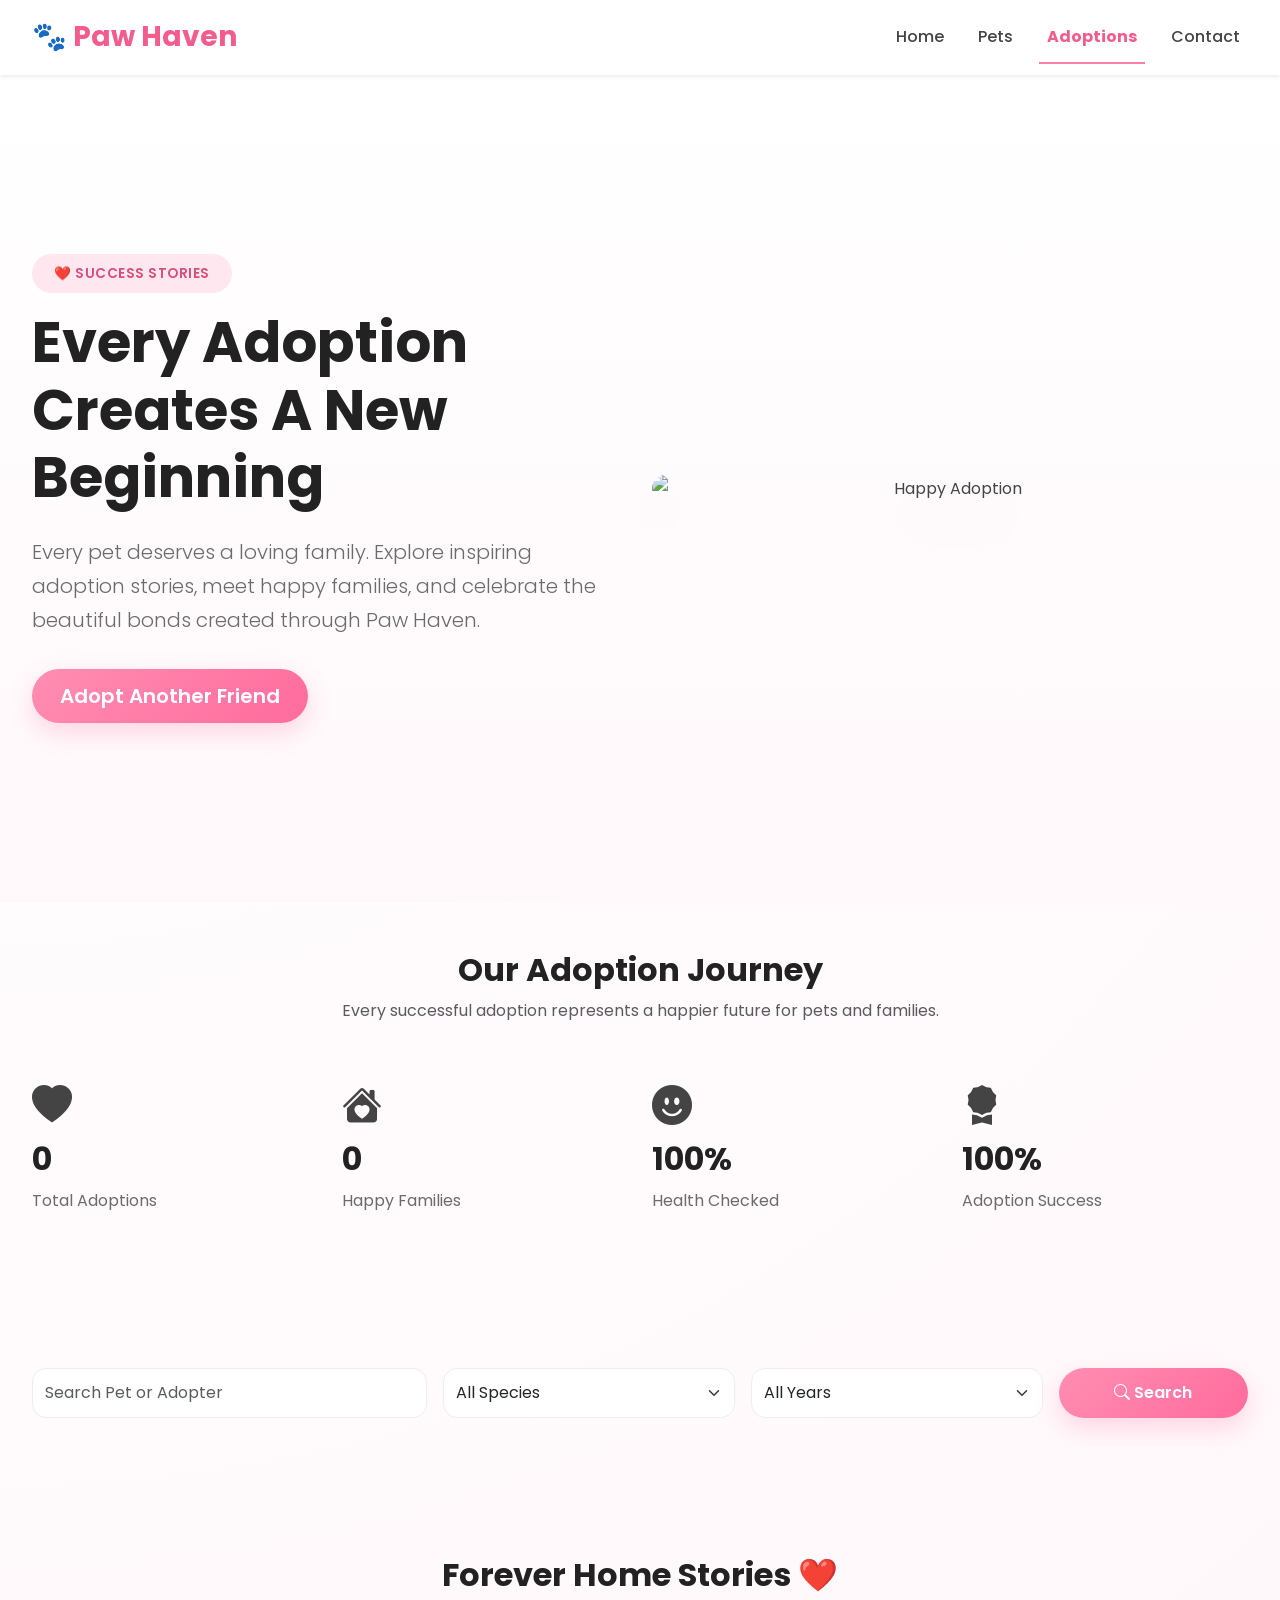
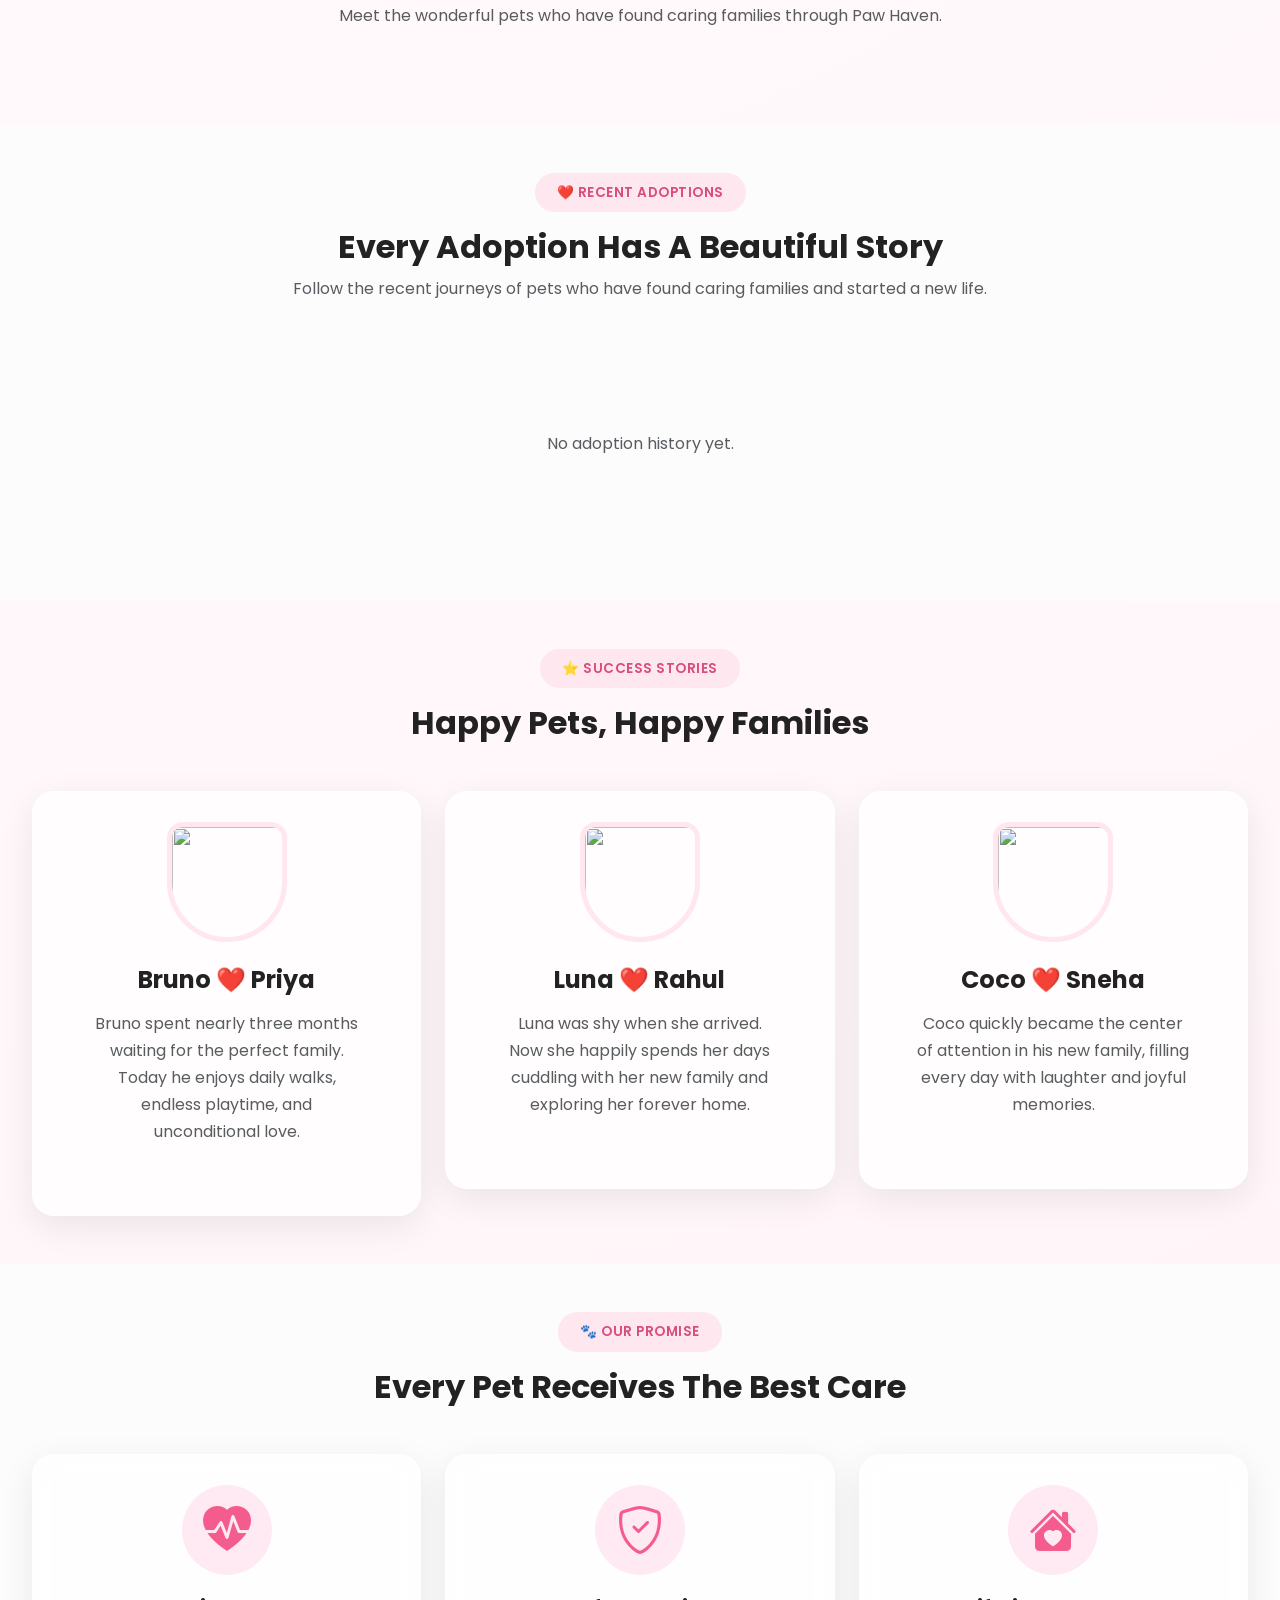
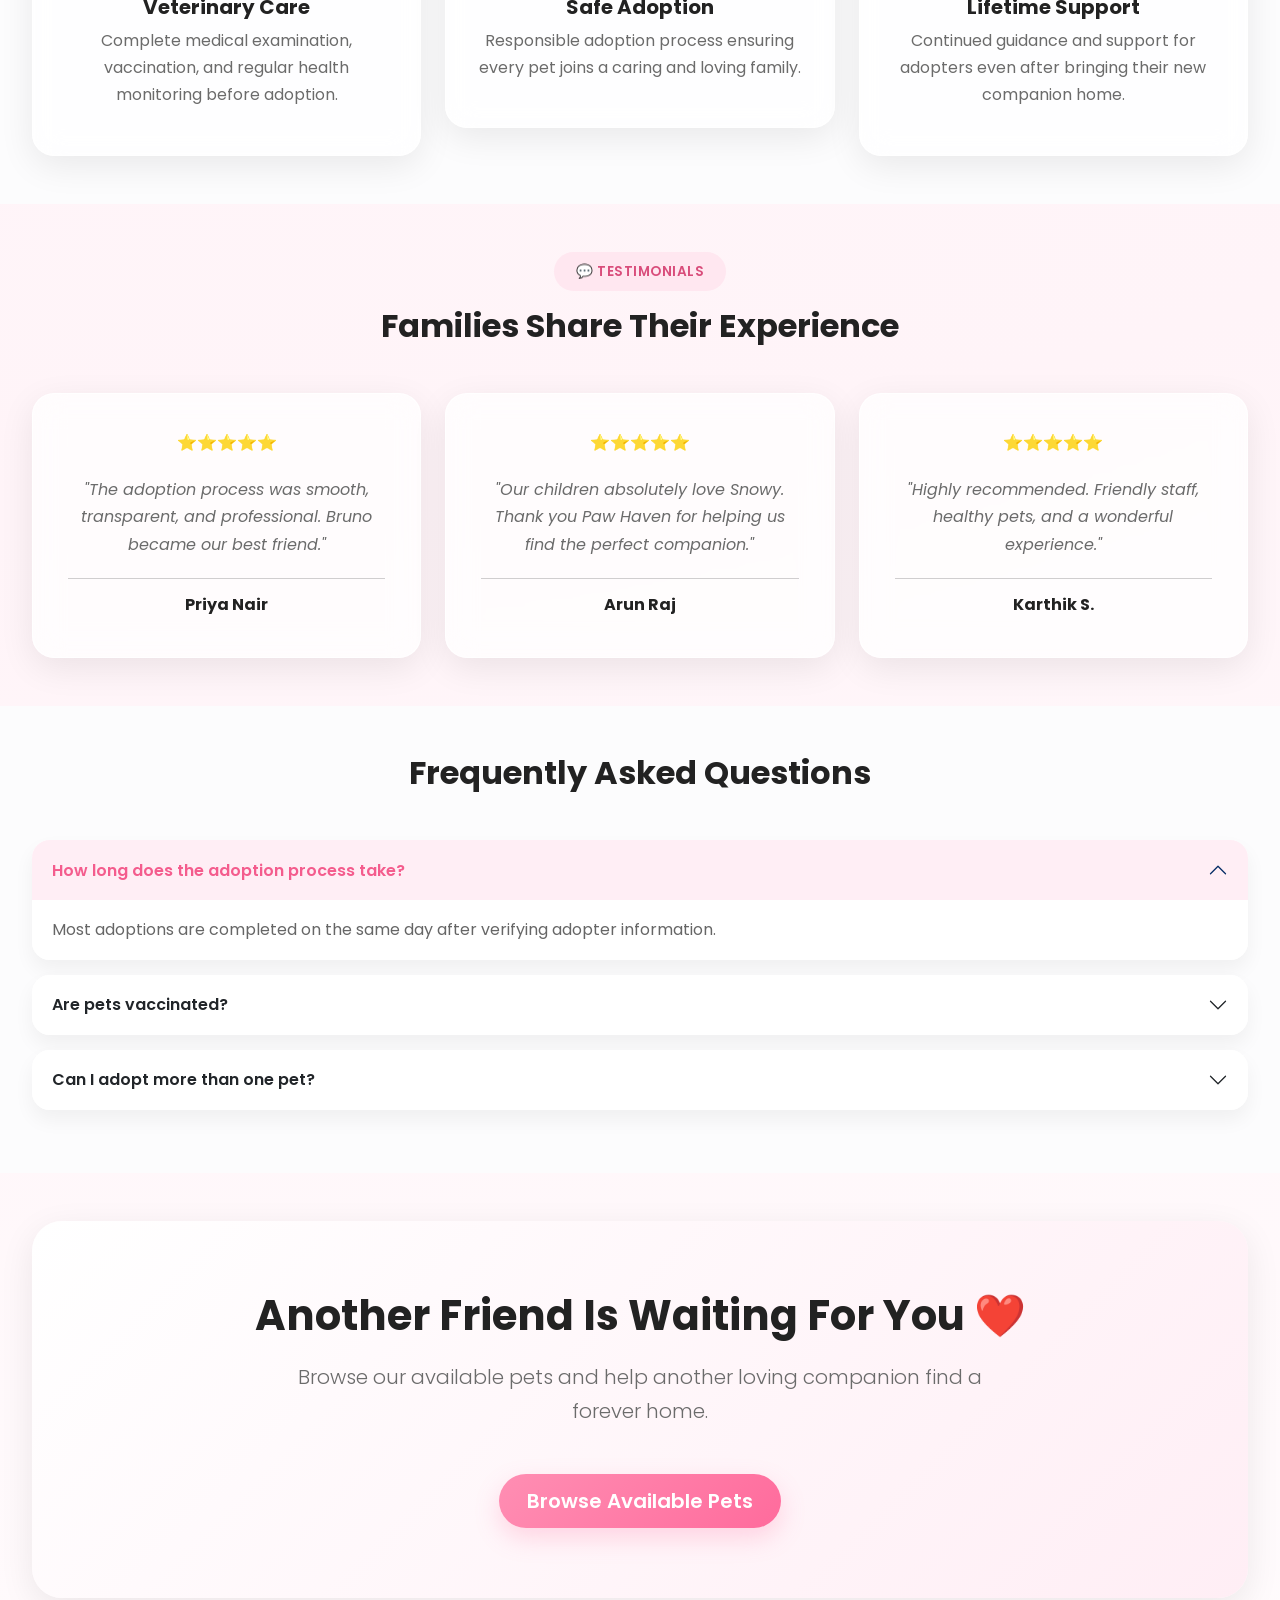
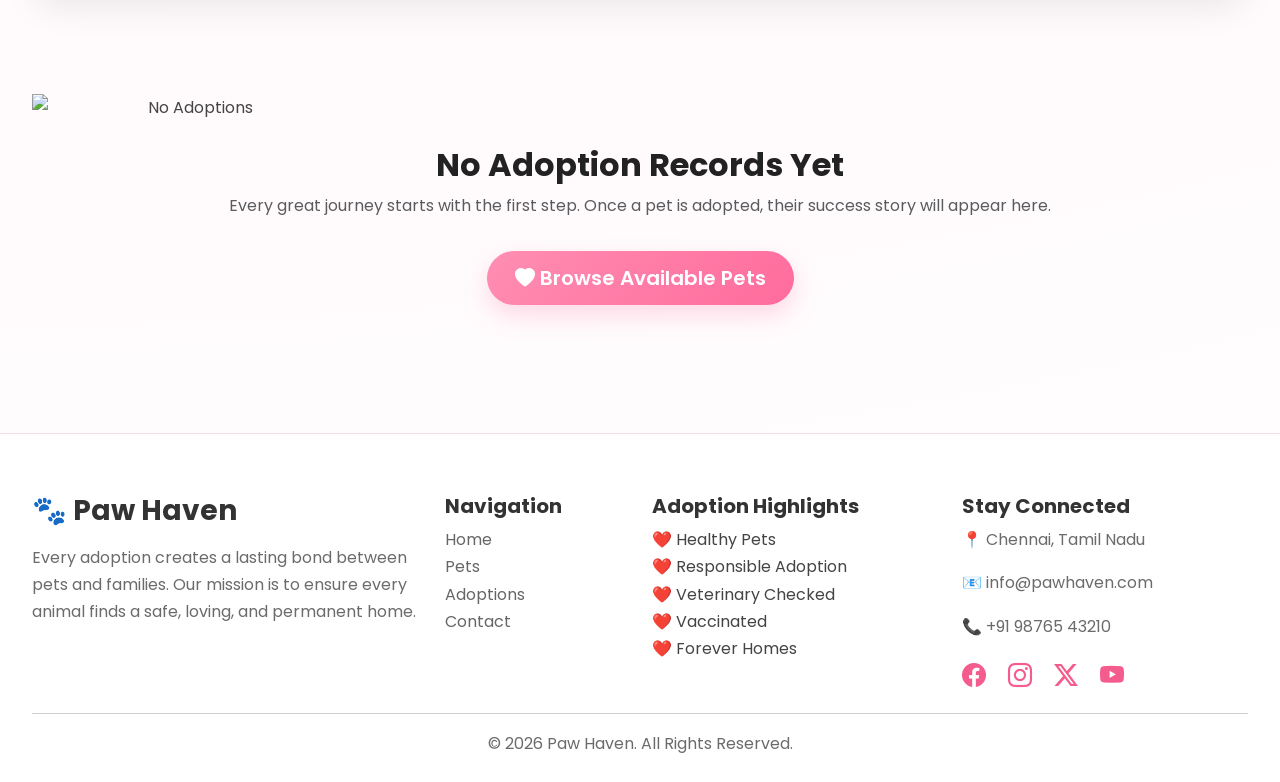
==== adoptions.html @ 475c55a2 "Add files via upload 1st upload" ====
<!DOCTYPE html>
<html lang="en">

<head>

    <meta charset="UTF-8">
    <meta name="viewport"
          content="width=device-width, initial-scale=1.0">

    <title>Successful Adoptions | Paw Haven</title>

    <!-- Bootstrap -->

    <link href="https://cdn.jsdelivr.net/npm/bootstrap@5.3.3/dist/css/bootstrap.min.css"
          rel="stylesheet">

    <!-- Bootstrap Icons -->

    <link href="https://cdn.jsdelivr.net/npm/bootstrap-icons@1.11.3/font/bootstrap-icons.css"
          rel="stylesheet">

    <!-- Google Font -->

    <link href="https://fonts.googleapis.com/css2?family=Poppins:wght@300;400;500;600;700&display=swap"
          rel="stylesheet">

    <!-- CSS -->

    <link rel="stylesheet"
          href="./style.css">

</head>

<body>

<!-- ==========================================
                NAVBAR
========================================== -->

<nav class="navbar navbar-expand-lg navbar-light bg-white shadow-sm sticky-top">

    <div class="container">

        <a href="index.html"
           class="navbar-brand fw-bold fs-3">

            🐾 Paw Haven

        </a>

        <button class="navbar-toggler"
                data-bs-toggle="collapse"
                data-bs-target="#navbar">

            <span class="navbar-toggler-icon"></span>

        </button>

        <div class="collapse navbar-collapse"
             id="navbar">

            <ul class="navbar-nav ms-auto">

                <li class="nav-item">

                    <a href="index.html"
                       class="nav-link">

                        Home

                    </a>

                </li>

                <li class="nav-item">

                    <a href="pets.html"
                       class="nav-link">

                        Pets

                    </a>

                </li>

                <li class="nav-item">

                    <a href="adoptions.html"
                       class="nav-link active">

                        Adoptions

                    </a>

                </li>

                <li class="nav-item">

                    <a href="contact.html"
                       class="nav-link">

                        Contact

                    </a>

                </li>

            </ul>

        </div>

    </div>

</nav>

<!-- ==========================================
                HERO
========================================== -->

<section class="page-hero py-5">

    <div class="container">

        <div class="row align-items-center">

            <div class="col-lg-6">

                <span class="section-badge">

                    ❤️ SUCCESS STORIES

                </span>

                <h1 class="display-4 fw-bold mt-3">

                    Every Adoption
                    Creates
                    A New Beginning

                </h1>

                <p class="lead mt-4">

                    Every pet deserves a loving family.
                    Explore inspiring adoption stories,
                    meet happy families,
                    and celebrate the beautiful bonds
                    created through Paw Haven.

                </p>

                <a href="pets.html"
                   class="btn btn-pink btn-lg mt-3">

                    Adopt Another Friend

                </a>

            </div>

            <div class="col-lg-6 text-center">

                <img src="./Images/A1.png"
                     class="img-fluid hero-image"
                     alt="Happy Adoption">

            </div>

        </div>

    </div>

</section>

<!-- ==========================================
            ADOPTION STATISTICS
========================================== -->

<section class="py-5">

    <div class="container">

        <div class="text-center mb-5">

            <h2 class="fw-bold">

                Our Adoption Journey

            </h2>

            <p class="text-muted">

                Every successful adoption represents a
                happier future for pets and families.

            </p>

        </div>

        <div class="row g-4">

            <div class="col-lg-3 col-md-6">

                <div class="stats-card">

                    <i class="bi bi-heart-fill fs-1"></i>

                    <h2 id="totalAdoptions">

                        0

                    </h2>

                    <p>

                        Total Adoptions

                    </p>

                </div>

            </div>

            <div class="col-lg-3 col-md-6">

                <div class="stats-card">

                    <i class="bi bi-house-heart-fill fs-1"></i>

                    <h2 id="happyFamilies">

                        0

                    </h2>

                    <p>

                        Happy Families

                    </p>

                </div>

            </div>

            <div class="col-lg-3 col-md-6">

                <div class="stats-card">

                    <i class="bi bi-emoji-smile-fill fs-1"></i>

                    <h2 id="healthyPets">

                        100%

                    </h2>

                    <p>

                        Health Checked

                    </p>

                </div>

            </div>

            <div class="col-lg-3 col-md-6">

                <div class="stats-card">

                    <i class="bi bi-award-fill fs-1"></i>

                    <h2>

                        100%

                    </h2>

                    <p>

                        Adoption Success

                    </p>

                </div>

            </div>

        </div>

    </div>

</section>

<!-- ==========================================
                SEARCH
========================================== -->

<section class="pb-5">

    <div class="container">

            <div class="row g-3">

                <div class="col-lg-4">

                    <input

                        type="text"

                        id="adoptionSearch"

                        class="form-control"

                        placeholder="Search Pet or Adopter">

                </div>

                <div class="col-lg-3">

                    <select

                        id="speciesFilter"

                        class="form-select">

                        <option>

                            All Species

                        </option>

                        <option>

                            Dog

                        </option>

                        <option>

                            Cat

                        </option>

                        <option>

                            Rabbit

                        </option>

                        <option>

                            Hamster

                        </option>

                        <option>

                            Bird

                        </option>

                        <option>

                            Parrot

                        </option>

                        <option>

                            Fish

                        </option>

                        <option>

                            Turtle

                        </option>

                    </select>

                </div>

                <div class="col-lg-3">

                    <select

                        id="yearFilter"

                        class="form-select">

                        <option>

                            All Years

                        </option>

                        <option>

                            2026

                        </option>

                        <option>

                            2025

                        </option>

                    </select>

                </div>

                <div class="col-lg-2 d-grid">

                    <button

                        class="btn btn-pink"

                        onclick="loadAdoptions()">

                        <i class="bi bi-search"></i>

                        Search

                    </button>

                </div>

            </div>

    </div>

</section>

<!-- ==========================================
        ADOPTED PETS SECTION
========================================== -->

<section class="pb-5">

    <div class="container">

        <div class="text-center mb-5">

            <h2 class="fw-bold">

                Forever Home Stories ❤️

            </h2>

            <p class="text-muted">

                Meet the wonderful pets who have found
                caring families through Paw Haven.

            </p>

        </div>

        <div class="row"

             id="adoptionContainer">

            <!-- Dynamic Cards -->

        </div>

    </div>

</section>
<!-- ======================================================
                RECENT ADOPTION TIMELINE
====================================================== -->

<section class="py-5 bg-light-subtle">

    <div class="container">

        <div class="text-center mb-5">

            <span class="section-badge">

                ❤️ RECENT ADOPTIONS

            </span>

            <h2 class="fw-bold mt-3">

                Every Adoption Has A Beautiful Story

            </h2>

            <p class="text-muted">

                Follow the recent journeys of pets who have
                found caring families and started a new life.

            </p>

        </div>

        <div id="adoptionTimeline">

            <!-- Timeline generated by JavaScript -->

        </div>

    </div>

</section>

<!-- ======================================================
            FEATURED SUCCESS STORIES
====================================================== -->

<section class="py-5">

    <div class="container">

        <div class="text-center mb-5">

            <span class="section-badge">

                ⭐ SUCCESS STORIES

            </span>

            <h2 class="fw-bold mt-3">

                Happy Pets, Happy Families

            </h2>

        </div>

        <div class="row g-4">

            <div class="col-lg-4">

                <div class="story-card">

                    <img src="./Images/AD1.png"
                         class="img-fluid rounded-top-4">

                    <div class="p-4">

                        <h4>

                            Bruno ❤️ Priya

                        </h4>

                        <p class="text-muted">

                            Bruno spent nearly three months
                            waiting for the perfect family.
                            Today he enjoys daily walks,
                            endless playtime,
                            and unconditional love.

                        </p>

                    </div>

                </div>

            </div>

            <div class="col-lg-4">

                <div class="story-card">

                    <img src="./Images/AD3.png"
                         class="img-fluid rounded-top-4">

                    <div class="p-4">

                        <h4>

                            Luna ❤️ Rahul

                        </h4>

                        <p class="text-muted">

                            Luna was shy when she arrived.
                            Now she happily spends her days
                            cuddling with her new family
                            and exploring her forever home.

                        </p>

                    </div>

                </div>

            </div>

            <div class="col-lg-4">

                <div class="story-card">

                    <img src="./Images/AD2.png"
                         class="img-fluid rounded-top-4">

                    <div class="p-4">

                        <h4>

                            Coco ❤️ Sneha

                        </h4>

                        <p class="text-muted">

                            Coco quickly became the center
                            of attention in his new family,
                            filling every day with laughter
                            and joyful memories.

                        </p>

                    </div>

                </div>

            </div>

        </div>

    </div>

</section>

<!-- ======================================================
                ADOPTION PROMISE
====================================================== -->

<section class="py-5 bg-light-subtle">

    <div class="container">

        <div class="text-center mb-5">

            <span class="section-badge">

                🐾 OUR PROMISE

            </span>

            <h2 class="fw-bold mt-3">

                Every Pet Receives The Best Care

            </h2>

        </div>

        <div class="row g-4">

            <div class="col-lg-4">

                <div class="promise-card">

                    <i class="bi bi-heart-pulse-fill"></i>

                    <h5>

                        Veterinary Care

                    </h5>

                    <p>

                        Complete medical examination,
                        vaccination,
                        and regular health monitoring
                        before adoption.

                    </p>

                </div>

            </div>

            <div class="col-lg-4">

                <div class="promise-card">

                    <i class="bi bi-shield-check"></i>

                    <h5>

                        Safe Adoption

                    </h5>

                    <p>

                        Responsible adoption process
                        ensuring every pet joins
                        a caring and loving family.

                    </p>

                </div>

            </div>

            <div class="col-lg-4">

                <div class="promise-card">

                    <i class="bi bi-house-heart-fill"></i>

                    <h5>

                        Lifetime Support

                    </h5>

                    <p>

                        Continued guidance and support
                        for adopters even after
                        bringing their new companion home.

                    </p>

                </div>

            </div>

        </div>

    </div>

</section>

<!-- ======================================================
                HAPPY FAMILIES
====================================================== -->

<section class="py-5">

    <div class="container">

        <div class="text-center mb-5">

            <span class="section-badge">

                💬 TESTIMONIALS

            </span>

            <h2 class="fw-bold mt-3">

                Families Share Their Experience

            </h2>

        </div>

        <div class="row g-4">

            <div class="col-lg-4">

                <div class="testimonial-card">

                    <div class="mb-3">

                        ⭐⭐⭐⭐⭐

                    </div>

                    <p>

                        "The adoption process was smooth,
                        transparent, and professional.
                        Bruno became our best friend."

                    </p>

                    <hr>

                    <h6>

                        Priya Nair

                    </h6>

                </div>

            </div>

            <div class="col-lg-4">

                <div class="testimonial-card">

                    <div class="mb-3">

                        ⭐⭐⭐⭐⭐

                    </div>

                    <p>

                        "Our children absolutely love Snowy.
                        Thank you Paw Haven for helping us
                        find the perfect companion."

                    </p>

                    <hr>

                    <h6>

                        Arun Raj

                    </h6>

                </div>

            </div>

            <div class="col-lg-4">

                <div class="testimonial-card">

                    <div class="mb-3">

                        ⭐⭐⭐⭐⭐

                    </div>

                    <p>

                        "Highly recommended.
                        Friendly staff,
                        healthy pets,
                        and a wonderful experience."

                    </p>

                    <hr>

                    <h6>

                        Karthik S.

                    </h6>

                </div>

            </div>

        </div>

    </div>

</section>
<!-- =========================================================
                ADOPTION DETAILS MODAL
========================================================= -->

<div class="modal fade"
     id="adoptionDetailsModal"
     tabindex="-1">

    <div class="modal-dialog modal-xl modal-dialog-centered">

        <div class="modal-content pet-modal">

            <div class="modal-header border-0">

                <h3 class="fw-bold">

                    ❤️ Adoption Details

                </h3>

                <button class="btn-close"
                        data-bs-dismiss="modal">
                </button>

            </div>

            <div class="modal-body">

                <div class="row">

                    <!-- Pet Image -->

                    <div class="col-lg-5">

                        <img id="detailPetImage"
                             src="images/default-pet.jpg"
                             class="img-fluid rounded-4 shadow"
                             style="width:100%;
                             height:430px;
                             object-fit:cover;">

                    </div>

                    <!-- Details -->

                    <div class="col-lg-7">

                        <div class="row g-3">

                            <div class="col-md-6">

                                <div class="detail-card">

                                    <small>Pet Name</small>

                                    <h5 id="detailPetName"></h5>

                                </div>

                            </div>

                            <div class="col-md-6">

                                <div class="detail-card">

                                    <small>Species</small>

                                    <h5 id="detailSpecies"></h5>

                                </div>

                            </div>

                            <div class="col-md-6">

                                <div class="detail-card">

                                    <small>Breed</small>

                                    <h5 id="detailBreed"></h5>

                                </div>

                            </div>

                            <div class="col-md-6">

                                <div class="detail-card">

                                    <small>Age</small>

                                    <h5 id="detailAge"></h5>

                                </div>

                            </div>

                            <div class="col-md-6">

                                <div class="detail-card">

                                    <small>Previous Owner</small>

                                    <h5 id="detailOwner"></h5>

                                </div>

                            </div>

                            <div class="col-md-6">

                                <div class="detail-card">

                                    <small>Adoption Date</small>

                                    <h5 id="detailDate"></h5>

                                </div>

                            </div>

                            <div class="col-md-6">

                                <div class="detail-card">

                                    <small>Adopter Name</small>

                                    <h5 id="detailAdopter"></h5>

                                </div>

                            </div>

                            <div class="col-md-6">

                                <div class="detail-card">

                                    <small>Phone</small>

                                    <h5 id="detailPhone"></h5>

                                </div>

                            </div>

                            <div class="col-md-6">

                                <div class="detail-card">

                                    <small>Email</small>

                                    <h5 id="detailEmail"></h5>

                                </div>

                            </div>

                            <div class="col-md-6">

                                <div class="detail-card">

                                    <small>Status</small>

                                    <span class="badge bg-success fs-6">

                                        Successfully Adopted

                                    </span>

                                </div>

                            </div>

                            <div class="col-12">

                                <div class="detail-card">

                                    <small>Address</small>

                                    <p id="detailAddress"
                                       class="mb-0"></p>

                                </div>

                            </div>

                        </div>

                    </div>

                </div>

            </div>

            <div class="modal-footer border-0">

                <button class="btn btn-outline-secondary"
                        data-bs-dismiss="modal">

                    Close

                </button>

                <button class="btn btn-pink"
                        data-bs-toggle="modal"
                        data-bs-target="#certificateModal">

                    View Certificate

                </button>

            </div>

        </div>

    </div>

</div>

<!-- =========================================================
                ADOPTION CERTIFICATE
========================================================= -->

<div class="modal fade"
     id="certificateModal"
     tabindex="-1">

    <div class="modal-dialog modal-lg modal-dialog-centered">

        <div class="modal-content border-0 rounded-4 shadow-lg">

            <div class="modal-body p-5">

                <div id="certificateArea">

                    <div class="text-center">

                        <h1 class="fw-bold">

                            🐾 Paw Haven

                        </h1>

                        <h3 class="mt-3">

                            Certificate of Adoption

                        </h3>

                        <hr>

                    </div>

                    <p class="text-center fs-5 mt-4">

                        This certificate proudly recognizes

                    </p>

                    <h2 class="text-center fw-bold"
                        id="certificateAdopter">

                        Adopter Name

                    </h2>

                    <p class="text-center">

                        for providing a forever loving home to

                    </p>

                    <h1 class="text-center text-primary fw-bold"
                        id="certificatePet">

                        Pet Name

                    </h1>

                    <div class="row mt-5">

                        <div class="col-6">

                            <strong>Species</strong>

                            <p id="certificateSpecies"></p>

                        </div>

                        <div class="col-6">

                            <strong>Breed</strong>

                            <p id="certificateBreed"></p>

                        </div>

                        <div class="col-6">

                            <strong>Adoption Date</strong>

                            <p id="certificateDate"></p>

                        </div>

                        <div class="col-6">

                            <strong>Status</strong>

                            <p>Completed</p>

                        </div>

                    </div>

                    <div class="text-center mt-5">

                        ❤️ Thank you for choosing adoption and
                        giving a deserving pet a forever family.

                    </div>

                </div>

            </div>

            <div class="modal-footer">

                <button class="btn btn-secondary"
                        data-bs-dismiss="modal">

                    Close

                </button>

                <button class="btn btn-success"
                        onclick="window.print()">

                    <i class="bi bi-printer"></i>

                    Print Certificate

                </button>

            </div>

        </div>

    </div>

</div>

<!-- =========================================================
                        FAQ
========================================================= -->

<section class="py-5 bg-light-subtle">

    <div class="container">

        <div class="text-center mb-5">

            <h2 class="fw-bold">

                Frequently Asked Questions

            </h2>

        </div>

        <div class="accordion"
             id="faqAccordion">

            <div class="accordion-item">

                <h2 class="accordion-header">

                    <button class="accordion-button"
                            data-bs-toggle="collapse"
                            data-bs-target="#faq1">

                        How long does the adoption process take?

                    </button>

                </h2>

                <div id="faq1"
                     class="accordion-collapse collapse show">

                    <div class="accordion-body">

                        Most adoptions are completed
                        on the same day after
                        verifying adopter information.

                    </div>

                </div>

            </div>

            <div class="accordion-item">

                <h2 class="accordion-header">

                    <button class="accordion-button collapsed"
                            data-bs-toggle="collapse"
                            data-bs-target="#faq2">

                        Are pets vaccinated?

                    </button>

                </h2>

                <div id="faq2"
                     class="accordion-collapse collapse">

                    <div class="accordion-body">

                        Yes.
                        Every pet receives health checkups
                        and vaccinations before adoption.

                    </div>

                </div>

            </div>

            <div class="accordion-item">

                <h2 class="accordion-header">

                    <button class="accordion-button collapsed"
                            data-bs-toggle="collapse"
                            data-bs-target="#faq3">

                        Can I adopt more than one pet?

                    </button>

                </h2>

                <div id="faq3"
                     class="accordion-collapse collapse">

                    <div class="accordion-body">

                        Yes.
                        Multiple adoptions are welcome
                        after meeting our adoption guidelines.

                    </div>

                </div>

            </div>

        </div>

    </div>

</section>

<!-- =========================================================
                    CALL TO ACTION
========================================================= -->

<section class="py-5">

    <div class="container">

        <div class="cta-box text-center">

            <h2 class="fw-bold">

                Another Friend Is Waiting For You ❤️

            </h2>

            <p class="lead mt-3">

                Browse our available pets and help another
                loving companion find a forever home.

            </p>

            <a href="pets.html"
               class="btn btn-pink btn-lg mt-3">

                Browse Available Pets

            </a>

        </div>

    </div>

</section>
<!-- =========================================================
                    EMPTY STATE
========================================================= -->

<section id="noAdoptionsSection"
         class="py-5 d-none">

    <div class="container">

        <div class="text-center">

            <img src="images/no-adoption.png"
                 class="img-fluid mb-4"
                 style="max-width:320px;"
                 alt="No Adoptions">

            <h2 class="fw-bold">

                No Adoption Records Yet

            </h2>

            <p class="text-muted">

                Every great journey starts with the first step.
                Once a pet is adopted, their success story will
                appear here.

            </p>

            <a href="pets.html"
               class="btn btn-pink btn-lg mt-3">

                <i class="bi bi-heart-fill"></i>

                Browse Available Pets

            </a>

        </div>

    </div>

</section>

<!-- =========================================================
                    TOAST NOTIFICATION
========================================================= -->

<div class="toast-container position-fixed
            bottom-0
            end-0
            p-4">

    <div id="liveToast"
         class="toast border-0 shadow-lg">

        <div class="toast-header">

            <strong class="me-auto">

                🐾 Paw Haven

            </strong>

            <small>

                Just Now

            </small>

            <button class="btn-close"
                    data-bs-dismiss="toast">

            </button>

        </div>

        <div id="toastMessage"
             class="toast-body">

            Adoption completed successfully.

        </div>

    </div>

</div>

<!-- =========================================================
                    LOADING SCREEN
========================================================= -->

<div id="loader">

    <div class="text-center">

        <div class="spinner-border text-pink"
             style="width:70px;height:70px;">

        </div>

        <h4 class="mt-4">

            Loading Adoption Records...

        </h4>

    </div>

</div>

<!-- =========================================================
                        FOOTER
========================================================= -->

<footer class="footer">

    <div class="container">

        <div class="row gy-4">

            <div class="col-lg-4">

                <h3 class="fw-bold">

                    🐾 Paw Haven

                </h3>

                <p class="mt-3">

                    Every adoption creates a lasting bond between
                    pets and families. Our mission is to ensure
                    every animal finds a safe, loving, and permanent
                    home.

                </p>

            </div>

            <div class="col-lg-2">

                <h5>

                    Navigation

                </h5>

                <ul class="list-unstyled">

                    <li>

                        <a href="index.html">

                            Home

                        </a>

                    </li>

                    <li>

                        <a href="pets.html">

                            Pets

                        </a>

                    </li>

                    <li>

                        <a href="adoptions.html">

                            Adoptions

                        </a>

                    </li>

                    <li>

                        <a href="contact.html">

                            Contact

                        </a>

                    </li>

                </ul>

            </div>

            <div class="col-lg-3">

                <h5>

                    Adoption Highlights

                </h5>

                <ul class="list-unstyled">

                    <li>❤️ Healthy Pets</li>

                    <li>❤️ Responsible Adoption</li>

                    <li>❤️ Veterinary Checked</li>

                    <li>❤️ Vaccinated</li>

                    <li>❤️ Forever Homes</li>

                </ul>

            </div>

            <div class="col-lg-3">

                <h5>

                    Stay Connected

                </h5>

                <p>

                    📍 Chennai, Tamil Nadu

                </p>

                <p>

                    📧 info@pawhaven.com

                </p>

                <p>

                    📞 +91 98765 43210

                </p>

                <div class="fs-4 mt-3">

                    <i class="bi bi-facebook me-3"></i>

                    <i class="bi bi-instagram me-3"></i>

                    <i class="bi bi-twitter-x me-3"></i>

                    <i class="bi bi-youtube"></i>

                </div>

            </div>

        </div>

        <hr>

        <div class="text-center">

            <p class="mb-0">

                © 2026 Paw Haven. All Rights Reserved.

            </p>

        </div>

    </div>

</footer>

<!-- =========================================================
                BOOTSTRAP JS
========================================================= -->

<script src="https://cdn.jsdelivr.net/npm/bootstrap@5.3.3/dist/js/bootstrap.bundle.min.js"></script>

<!-- =========================================================
                MAIN SCRIPT
========================================================= -->

<script src="./script.js"></script>

</body>

</html>
---- style.css ----
/*==================================================
                PAW HAVEN
        Pet Care Management System
        Professional UI Stylesheet
==================================================*/

/*==================================================
                GOOGLE FONT
==================================================*/

@import url('https://fonts.googleapis.com/css2?family=Poppins:wght@300;400;500;600;700;800&display=swap');


/*==================================================
                ROOT COLORS
==================================================*/

:root{

    --primary:#ff7fa9;
    --primary-dark:#f45c8d;
    --primary-light:#ffd6e5;

    --secondary:#fff8fb;

    --accent:#ffeef4;

    --white:#ffffff;

    --text:#444444;

    --text-light:#6b6b6b;

    --border:#f3dce6;

    --shadow:0 10px 35px rgba(0,0,0,.08);

    --shadow-hover:0 18px 45px rgba(255,127,169,.18);

    --radius:22px;

}


/*==================================================
                RESET
==================================================*/

*{
    margin:0;
    padding:0;
    box-sizing:border-box;
}

html{

    scroll-behavior:smooth;

}

body{

    font-family:'Poppins',sans-serif;

    background:
    radial-gradient(circle at top left,#fff 0%,#fff8fb 35%,#fff4f8 65%,#fff 100%);

    color:var(--text);

    overflow-x:hidden;

    line-height:1.7;

}


/*==================================================
                TYPOGRAPHY
==================================================*/

h1,h2,h3,h4,h5,h6{

    font-weight:700;

    color:#222;

}

p{

    color:var(--text-light);

}

a{

    text-decoration:none;

}

img{

    max-width:100%;

    display:block;

}


/*==================================================
                SECTION SPACING
==================================================*/

section{

    padding:90px 0;

}

.container{

    max-width:1240px;

}


/*==================================================
                SECTION BADGE
==================================================*/

.section-badge{

    display:inline-block;

    background:#ffe7f0;

    color:#d94d7b;

    padding:8px 22px;

    border-radius:50px;

    font-size:.85rem;

    font-weight:600;

    letter-spacing:.5px;

}


/*==================================================
                NAVBAR
==================================================*/

.navbar{

    background:rgba(255,255,255,.82);

    backdrop-filter:blur(20px);

    border-bottom:1px solid rgba(255,255,255,.5);

    box-shadow:0 5px 25px rgba(0,0,0,.04);

    transition:.35s;

}

.navbar-brand{

    font-size:1.7rem;

    font-weight:800;

    color:var(--primary-dark)!important;

}

.nav-link{

    color:#444!important;

    font-weight:500;

    margin-left:18px;

    transition:.3s;

    position:relative;

}

.nav-link::after{

    content:"";

    position:absolute;

    left:0;

    bottom:-6px;

    width:0;

    height:2px;

    background:var(--primary);

    transition:.3s;

}

.nav-link:hover{

    color:var(--primary-dark)!important;

}

.nav-link:hover::after,

.nav-link.active::after{

    width:100%;

}

.nav-link.active{

    color:var(--primary-dark)!important;

    font-weight:700;

}


/*==================================================
                HERO
==================================================*/

.page-hero,

.hero-section{

    min-height:92vh;

    display:flex;

    align-items:center;

}

.display-4{

    font-weight:800;

    line-height:1.2;

}

.hero-image{

    animation:float 4s ease-in-out infinite;

    filter:drop-shadow(0 25px 30px rgba(0,0,0,.08));

}


/*==================================================
                FLOAT ANIMATION
==================================================*/

@keyframes float{

0%{

transform:translateY(0);

}

50%{

transform:translateY(-12px);

}

100%{

transform:translateY(0);

}

}


/*==================================================
                BUTTONS
==================================================*/

.btn{

    border-radius:50px;

    padding:12px 28px;

    font-weight:600;

    transition:.35s;

}

.btn-pink{

    background:linear-gradient(135deg,#ff8eb3,#ff6b9c);

    color:#fff;

    border:none;

    box-shadow:0 10px 25px rgba(255,110,160,.25);

}

.btn-pink:hover{

    transform:translateY(-3px);

    color:#fff;

    box-shadow:0 18px 35px rgba(255,110,160,.35);

}

.btn-outline-pink{

    border:2px solid var(--primary);

    color:var(--primary-dark);

    background:#fff;

}

.btn-outline-pink:hover{

    background:var(--primary);

    color:#fff;

}


/*==================================================
                GLASS CARD
==================================================*/

.glass-card,

.feature-card,

.story-card,

.testimonial-card,

.info-card,

.contact-form-card,

.promise-card{

    background:rgba(255,255,255,.75);

    backdrop-filter:blur(15px);

    border:1px solid rgba(255,255,255,.8);

    border-radius:var(--radius);

    box-shadow:var(--shadow);

    padding:30px;

    transition:.35s;

}

.glass-card:hover,

.feature-card:hover,

.story-card:hover,

.testimonial-card:hover,

.info-card:hover,

.promise-card:hover{

    transform:translateY(-8px);

    box-shadow:var(--shadow-hover);

}


/*==================================================
                ICON STYLE
==================================================*/

.feature-card i,

.info-card i,

.promise-card i{

    font-size:3rem;

    color:var(--primary-dark);

    margin-bottom:15px;

}


/*==================================================
                LOADER
==================================================*/

#loader{

    position:fixed;

    inset:0;

    background:#fff;

    display:flex;

    justify-content:center;

    align-items:center;

    flex-direction:column;

    z-index:99999;

}

.spinner-border{

    color:var(--primary);

}


/*==================================================
                TOAST
==================================================*/

.toast{

    border:none;

    border-radius:18px;

    overflow:hidden;

    box-shadow:var(--shadow);

}


/*==================================================
                GALLERY
==================================================*/

.gallery-img{

    border-radius:20px;

    transition:.35s;

    cursor:pointer;

}

.gallery-img:hover{

    transform:scale(1.04);

}


/*==================================================
                CTA BOX
==================================================*/

.cta-box{

    background:linear-gradient(135deg,#fff,#ffeef5);

    padding:70px;

    border-radius:30px;

    box-shadow:var(--shadow);

}


/*==================================================
                FOOTER
==================================================*/

.footer{

    background:#ffffff;

    border-top:1px solid #f4dfe8;

    margin-top:80px;

    padding:60px 0 25px;

}

.footer h3,

.footer h5{

    color:#333;

}

.footer a{

    color:#666;

    transition:.3s;

}

.footer a:hover{

    color:var(--primary-dark);

    padding-left:5px;

}

.footer i{

    color:var(--primary-dark);

    transition:.3s;

}

.footer i:hover{

    transform:translateY(-3px);

}


/*==================================================
                UTILITIES
==================================================*/

.shadow-soft{

    box-shadow:var(--shadow);

}

.rounded-xl{

    border-radius:28px;

}

.text-pink{

    color:var(--primary-dark);

}

.bg-soft{

    background:#fff7fa;

}
/*==================================================
                HOME PAGE
==================================================*/

/* Hero Section */

.hero-section{

    position:relative;

    overflow:hidden;

}

.hero-section::before{

    content:"";

    position:absolute;

    width:450px;

    height:450px;

    background:#ffe5ef;

    border-radius:50%;

    top:-180px;

    right:-120px;

    filter:blur(30px);

    z-index:-1;

}

.hero-section::after{

    content:"";

    position:absolute;

    width:320px;

    height:320px;

    background:#fff2f7;

    border-radius:50%;

    bottom:-100px;

    left:-80px;

    filter:blur(20px);

    z-index:-1;

}

.hero-content h1{

    font-size:3.5rem;

    font-weight:800;

    line-height:1.2;

    margin-bottom:25px;

}

.hero-content p{

    font-size:1.1rem;

    margin-bottom:35px;

    max-width:620px;

}

.hero-image{

    border-radius:30px;

}

/*==================================================
                ABOUT SECTION
==================================================*/

.about-section{

    background:#fff;

}

.about-image{

    border-radius:25px;

    overflow:hidden;

    box-shadow:0 18px 40px rgba(0,0,0,.08);

}

.about-image img{

    transition:.5s;

}

.about-image:hover img{

    transform:scale(1.05);

}

.about-content h2{

    margin-bottom:25px;

}

.about-list{

    list-style:none;

    padding:0;

    margin-top:25px;

}

.about-list li{

    margin-bottom:18px;

    font-weight:500;

    color:#555;

}

.about-list i{

    color:var(--primary);

    margin-right:12px;

}

/*==================================================
                FEATURES
==================================================*/

.features-section{

    background:#fff8fb;

}

.feature-card{

    text-align:center;

    height:100%;

}

.feature-card i{

    width:90px;

    height:90px;

    background:#ffe6ef;

    border-radius:50%;

    display:flex;

    justify-content:center;

    align-items:center;

    margin:auto;

    font-size:2.5rem;

}

.feature-card h4{

    margin:20px 0 15px;

}

.feature-card p{

    font-size:.95rem;

}

/*==================================================
                STATISTICS
==================================================*/

.stats-section{

    background:linear-gradient(135deg,#fff,#fff5f9);

}

.stat-card{

    background:#fff;

    border-radius:25px;

    padding:40px;

    text-align:center;

    box-shadow:var(--shadow);

    transition:.35s;

}

.stat-card:hover{

    transform:translateY(-8px);

    box-shadow:var(--shadow-hover);

}

.stat-card h2{

    font-size:3rem;

    color:var(--primary-dark);

    margin-bottom:10px;

}

.stat-card p{

    margin:0;

    font-weight:600;

}

/*==================================================
                PET SHOWCASE
==================================================*/

.pet-showcase{

    background:#fff;

}

.pet-showcase img{

    width:100%;

    height:260px;

    object-fit:cover;

    border-radius:22px;

    transition:.45s;

    box-shadow:0 12px 25px rgba(0,0,0,.08);

}

.pet-showcase img:hover{

    transform:scale(1.05);

}

/*==================================================
                TESTIMONIALS
==================================================*/

.testimonial-card{

    text-align:center;

}

.testimonial-card img{

    width:90px;

    height:90px;

    border-radius:50%;

    object-fit:cover;

    margin:auto;

    border:5px solid #ffe5ef;

}

.testimonial-card h5{

    margin-top:18px;

}

.testimonial-card p{

    margin:20px 0;

    font-style:italic;

}

/*==================================================
                FAQ
==================================================*/

.accordion-item{

    border:none;

    margin-bottom:15px;

    border-radius:18px !important;

    overflow:hidden;

    box-shadow:0 10px 20px rgba(0,0,0,.05);

}

.accordion-button{

    background:#fff;

    font-weight:600;

    padding:20px;

}

.accordion-button:not(.collapsed){

    background:#ffeef5;

    color:var(--primary-dark);

    box-shadow:none;

}

.accordion-button:focus{

    box-shadow:none;

}

.accordion-body{

    background:#fff;

    color:#666;

}

/*==================================================
                CTA
==================================================*/

.cta-box{

    text-align:center;

}

.cta-box h2{

    font-size:2.6rem;

    margin-bottom:20px;

}

.cta-box p{

    max-width:700px;

    margin:auto auto 30px;

}

/*==================================================
                FLOATING SHAPES
==================================================*/

.circle-one{

    position:absolute;

    width:180px;

    height:180px;

    background:#ffeaf2;

    border-radius:50%;

    top:120px;

    left:-60px;

    z-index:-1;

}

.circle-two{

    position:absolute;

    width:250px;

    height:250px;

    background:#fff3f7;

    border-radius:50%;

    right:-80px;

    bottom:50px;

    z-index:-1;

}

/*==================================================
                IMAGE SHADOW
==================================================*/

.image-soft{

    border-radius:25px;

    box-shadow:0 18px 35px rgba(0,0,0,.08);

}

/*==================================================
                HOVER EFFECT
==================================================*/

.hover-up{

    transition:.35s;

}

.hover-up:hover{

    transform:translateY(-8px);

}

/*==================================================
                HOME RESPONSIVE
==================================================*/

@media(max-width:992px){

.hero-content{

text-align:center;

}

.hero-content p{

margin:auto auto 35px;

}

.hero-image{

margin-top:50px;

}

}

@media(max-width:768px){

.hero-content h1{

font-size:2.5rem;

}

.cta-box{

padding:40px 25px;

}

.stat-card{

margin-bottom:20px;

}

.about-image{

margin-bottom:40px;

}

}
/*==================================================
                PETS PAGE
==================================================*/

/*==============================
        PAGE HEADER
===============================*/

.pets-header{

    position:relative;

    overflow:hidden;

    background:linear-gradient(180deg,#fff,#fff7fa);

}

.pets-header h1{

    font-size:3rem;

    font-weight:800;

}

.pets-header p{

    max-width:700px;

    margin:auto;

}


/*==============================
        SEARCH BAR
===============================*/

.search-box{

    position:relative;

}

.search-box i{

    position:absolute;

    top:50%;

    left:18px;

    transform:translateY(-50%);

    color:#999;

    font-size:1.1rem;

}

.search-box input{

    width:100%;

    padding:15px 20px 15px 50px;

    border:none;

    border-radius:50px;

    background:#fff;

    box-shadow:var(--shadow);

    transition:.3s;

}

.search-box input:focus{

    outline:none;

    box-shadow:0 0 0 4px rgba(255,127,169,.15);

}


/*==============================
        FILTERS
===============================*/

.filter-section{

    background:#fff;

    border-radius:20px;

    padding:25px;

    box-shadow:var(--shadow);

}

.filter-section select{

    border-radius:12px;

    padding:12px;

    border:1px solid #eee;

}

.filter-section select:focus{

    box-shadow:none;

    border-color:var(--primary);

}


/*==============================
        PET CARD
===============================*/

.pet-card{

    background:#fff;

    border-radius:26px;

    overflow:hidden;

    box-shadow:var(--shadow);

    transition:.35s;

    height:100%;

    position:relative;

}

.pet-card:hover{

    transform:translateY(-10px);

    box-shadow:var(--shadow-hover);

}


/*==============================
        PET IMAGE
===============================*/

.pet-image{

    width:100%;

    height:260px;

    object-fit:cover;

    transition:.5s;

}

.pet-card:hover .pet-image{

    transform:scale(1.08);

}


/*==============================
        PET BODY
===============================*/

.pet-body{

    padding:25px;

}

.pet-body h4{

    margin-bottom:12px;

}

.pet-body p{

    margin-bottom:8px;

    font-size:.95rem;

}


/*==============================
        BADGES
===============================*/

.badge-available{

    background:#d7ffe5;

    color:#13884b;

    border-radius:50px;

    padding:8px 18px;

}

.badge-adopted{

    background:#ffe0e4;

    color:#d6336c;

    border-radius:50px;

    padding:8px 18px;

}

.badge-vaccinated{

    background:#e7f5ff;

    color:#1864ab;

    border-radius:50px;

    padding:8px 18px;

}

.badge-healthy{

    background:#e8fff0;

    color:#198754;

    border-radius:50px;

    padding:8px 18px;

}


/*==============================
        BUTTON GROUP
===============================*/

.pet-actions{

    display:flex;

    gap:10px;

    flex-wrap:wrap;

    margin-top:22px;

}

.pet-actions .btn{

    flex:1;

    border-radius:14px;

    font-size:.92rem;

}

.btn-edit{

    background:#fff5d8;

    color:#8a6d00;

}

.btn-edit:hover{

    background:#ffe69c;

}

.btn-delete{

    background:#ffe4e8;

    color:#dc3545;

}

.btn-delete:hover{

    background:#ffc2cd;

}

.btn-view{

    background:#eef7ff;

    color:#0d6efd;

}

.btn-view:hover{

    background:#cfe5ff;

}

.btn-adopt{

    background:linear-gradient(135deg,#ff8eb3,#ff6b9c);

    color:#fff;

}

.btn-adopt:hover{

    color:#fff;

    transform:translateY(-2px);

}


/*==============================
        ADD PET BUTTON
===============================*/

.add-pet-btn{

    border-radius:50px;

    padding:14px 35px;

    font-weight:600;

}


/*==============================
        MODAL
===============================*/

.modal-content{

    border:none;

    border-radius:26px;

    overflow:hidden;

    box-shadow:0 25px 60px rgba(0,0,0,.15);

}

.modal-header{

    border:none;

    background:#fff7fa;

}

.modal-footer{

    border:none;

}

.modal-title{

    font-weight:700;

}


/*==============================
        FORM
===============================*/

.form-control,

.form-select{

    border-radius:14px;

    padding:12px;

    border:1px solid #eee;

}

.form-control:focus,

.form-select:focus{

    box-shadow:0 0 0 4px rgba(255,127,169,.15);

    border-color:var(--primary);

}


/*==============================
        IMAGE PREVIEW
===============================*/

.image-preview{

    width:180px;

    height:180px;

    object-fit:cover;

    border-radius:20px;

    margin:auto;

    display:block;

    border:3px dashed #ffd1df;

}


/*==============================
        DETAILS MODAL
===============================*/

.detail-card{

    background:#fff8fb;

    padding:18px;

    border-radius:18px;

    height:100%;

}

.detail-card small{

    display:block;

    color:#888;

    margin-bottom:6px;

}

.detail-card h5{

    margin:0;

}


/*==============================
        EMPTY STATE
===============================*/

.empty-state{

    text-align:center;

    padding:80px 20px;

}

.empty-state img{

    max-width:280px;

    margin:auto;

    margin-bottom:25px;

}

.empty-state h3{

    margin-bottom:15px;

}


/*==============================
        PAGINATION
===============================*/

.pagination .page-link{

    border:none;

    color:#444;

    border-radius:12px;

    margin:0 4px;

}

.pagination .active .page-link{

    background:var(--primary);

    color:#fff;

}


/*==============================
        HOVER EFFECT
===============================*/

.pet-card:hover .pet-name{

    color:var(--primary-dark);

}


/*==============================
        MOBILE
===============================*/

@media(max-width:992px){

.pet-actions{

flex-direction:column;

}

}

@media(max-width:768px){

.pets-header h1{

font-size:2.3rem;

}

.pet-image{

height:220px;

}

.search-box{

margin-bottom:20px;

}

.filter-section{

padding:18px;

}

.modal-dialog{

margin:15px;

}

}
/*==================================================
                ADOPTIONS PAGE
==================================================*/

/*==============================
        PAGE HERO
===============================*/

.adoptions-hero{
    position: relative;
    overflow: hidden;
    background: linear-gradient(180deg,#fff,#fff7fa);
}

.adoptions-hero::before{
    content:"";
    position:absolute;
    width:320px;
    height:320px;
    background:#ffe6ef;
    border-radius:50%;
    top:-120px;
    right:-100px;
    filter:blur(20px);
}

.adoptions-hero h1{
    font-size:3rem;
    font-weight:800;
}

.adoptions-hero p{
    max-width:700px;
    margin:auto;
}


/*==============================
        ADOPTION CARD
===============================*/

.adoption-card{
    background:#fff;
    border-radius:24px;
    overflow:hidden;
    box-shadow:var(--shadow);
    transition:.35s;
    height:100%;
}

.adoption-card:hover{
    transform:translateY(-8px);
    box-shadow:var(--shadow-hover);
}

.adoption-card img{
    width:100%;
    height:240px;
    object-fit:cover;
}

.adoption-body{
    padding:25px;
}

.adoption-body h4{
    margin-bottom:15px;
}


/*==============================
        INFO LIST
===============================*/

.info-list{
    list-style:none;
    padding:0;
    margin:20px 0;
}

.info-list li{
    margin-bottom:10px;
    color:#666;
}

.info-list i{
    color:var(--primary-dark);
    margin-right:10px;
}


/*==============================
        STATUS BADGE
===============================*/

.adoption-status{
    display:inline-block;
    background:#e9fff2;
    color:#198754;
    padding:8px 18px;
    border-radius:50px;
    font-weight:600;
}


/*==============================
        ADOPTION TIMELINE
===============================*/

.timeline{
    position:relative;
    padding-left:40px;
}

.timeline::before{
    content:"";
    position:absolute;
    left:14px;
    top:0;
    bottom:0;
    width:3px;
    background:#ffd6e5;
}

.timeline-item{
    position:relative;
    margin-bottom:35px;
}

.timeline-item::before{
    content:"";
    position:absolute;
    left:-33px;
    top:5px;
    width:16px;
    height:16px;
    background:var(--primary);
    border-radius:50%;
}

.timeline-card{
    background:#fff;
    border-radius:18px;
    padding:22px;
    box-shadow:var(--shadow);
}


/*==============================
        CERTIFICATE
===============================*/

.certificate{
    background:#fff;
    border-radius:30px;
    padding:60px;
    text-align:center;
    border:8px solid #ffe4ef;
    box-shadow:var(--shadow);
}

.certificate h1{
    font-size:3rem;
    color:var(--primary-dark);
}

.certificate h2{
    margin:25px 0;
}

.certificate p{
    font-size:1.05rem;
}


/*==============================
        SUCCESS STORIES
===============================*/

.story-card{
    text-align:center;
}

.story-card img{
    width:120px;
    height:120px;
    border-radius:50%;
    object-fit:cover;
    border:5px solid #ffe6ef;
    margin:auto;
}

.story-card h5{
    margin-top:20px;
}

.story-card p{
    margin-top:15px;
}


/*==============================
        PROMISE CARDS
===============================*/

.promise-card{
    text-align:center;
}

.promise-card i{
    width:90px;
    height:90px;
    background:#ffe9f2;
    border-radius:50%;
    display:flex;
    justify-content:center;
    align-items:center;
    margin:auto auto 20px;
}


/*==============================
        DETAILS MODAL
===============================*/

.pet-modal{
    border-radius:28px;
}

.pet-modal img{
    border-radius:22px;
}

.detail-card{
    background:#fff8fb;
    border-radius:18px;
    padding:18px;
    height:100%;
}

.detail-card small{
    color:#888;
    display:block;
    margin-bottom:6px;
}

.detail-card h5{
    margin:0;
}


/*==============================
        EMPTY STATE
===============================*/

#adoptionsEmpty{
    text-align:center;
    padding:90px 20px;
}

#adoptionsEmpty img{
    width:280px;
    margin-bottom:25px;
}


/*==============================
        CTA
===============================*/

.adoption-cta{
    background:linear-gradient(135deg,#fff,#fff3f8);
    border-radius:30px;
    padding:70px;
    text-align:center;
    box-shadow:var(--shadow);
}


/*==============================
        RESPONSIVE
===============================*/

@media(max-width:992px){

.timeline{
padding-left:30px;
}

.certificate{
padding:35px;
}

}

@media(max-width:768px){

.adoptions-hero h1{
font-size:2.3rem;
}

.certificate h1{
font-size:2rem;
}

.timeline-card{
padding:18px;
}

.adoption-cta{
padding:40px 25px;
}

}
/*==================================================
                CONTACT PAGE
==================================================*/

/*==============================
        PAGE HERO
===============================*/

.contact-hero,
.page-hero{

    position:relative;
    overflow:hidden;
    background:linear-gradient(180deg,#ffffff,#fff8fb);

}

.contact-hero::before{

    content:"";
    position:absolute;
    width:350px;
    height:350px;
    background:#ffe5ef;
    border-radius:50%;
    left:-120px;
    top:-100px;
    filter:blur(25px);

}

.contact-hero::after{

    content:"";
    position:absolute;
    width:280px;
    height:280px;
    background:#fff1f6;
    border-radius:50%;
    right:-80px;
    bottom:-80px;
    filter:blur(20px);

}


/*==============================
        CONTACT INFO CARD
===============================*/

.info-card{

    text-align:center;
    height:100%;
    padding:35px 25px;

}

.info-card i{

    width:80px;
    height:80px;
    background:#ffe8f1;
    border-radius:50%;
    display:flex;
    justify-content:center;
    align-items:center;
    margin:auto auto 20px;
    font-size:2rem;

}

.info-card h5{

    margin-bottom:15px;

}

.info-card p{

    margin:0;

}


/*==============================
        CONTACT FORM
===============================*/

.contact-form-card{

    background:#ffffff;
    border-radius:28px;
    padding:40px;
    box-shadow:var(--shadow);

}

.contact-form-card label{

    font-weight:600;
    margin-bottom:8px;
    color:#555;

}

.contact-form-card .form-control,
.contact-form-card .form-select{

    border-radius:15px;
    border:1px solid #ececec;
    padding:14px 18px;
    transition:.3s;

}

.contact-form-card textarea{

    resize:none;

}

.contact-form-card .form-control:focus,
.contact-form-card .form-select:focus{

    border-color:var(--primary);
    box-shadow:0 0 0 4px rgba(255,127,169,.15);

}


/*==============================
        MAP
===============================*/

.map-container{

    overflow:hidden;
    border-radius:25px;
    box-shadow:var(--shadow);

}

.map-container iframe{

    width:100%;
    height:100%;
    min-height:420px;
    border:none;

}


/*==============================
        ABOUT PET CENTER
===============================*/

.pet-center-image{

    border-radius:28px;
    overflow:hidden;
    box-shadow:var(--shadow);

}

.pet-center-image img{

    transition:.45s;

}

.pet-center-image:hover img{

    transform:scale(1.05);

}


/*==============================
        FACILITY CARDS
===============================*/

.facility-card{

    background:#ffffff;
    border-radius:24px;
    padding:30px;
    text-align:center;
    height:100%;
    box-shadow:var(--shadow);
    transition:.35s;

}

.facility-card:hover{

    transform:translateY(-8px);
    box-shadow:var(--shadow-hover);

}

.facility-card i{

    width:90px;
    height:90px;
    background:#ffe8f1;
    border-radius:50%;
    display:flex;
    justify-content:center;
    align-items:center;
    margin:auto auto 20px;
    font-size:2.4rem;
    color:var(--primary-dark);

}


/*==============================
        GALLERY
===============================*/

.gallery-img{

    width:100%;
    height:260px;
    object-fit:cover;
    border-radius:24px;
    transition:.35s;
    box-shadow:var(--shadow);

}

.gallery-img:hover{

    transform:scale(1.04);

}


/*==============================
        TESTIMONIALS
===============================*/

.testimonial-card{

    padding:35px;
    text-align:center;

}

.testimonial-card img{

    width:90px;
    height:90px;
    object-fit:cover;
    border-radius:50%;
    border:5px solid #ffe8f1;
    margin:auto auto 20px;

}

.testimonial-card p{

    font-style:italic;
    margin:20px 0;

}


/*==============================
        EMERGENCY CARD
===============================*/

.emergency-card{

    background:linear-gradient(135deg,#fff3f6,#ffffff);
    border-radius:30px;
    padding:60px;
    text-align:center;
    box-shadow:var(--shadow);

}

.emergency-card h2{

    margin:20px 0;

}

.emergency-card h3{

    color:#dc3545;
    font-weight:700;

}


/*==============================
        SOCIAL ICONS
===============================*/

.social-icons{

    display:flex;
    justify-content:center;
    gap:18px;
    flex-wrap:wrap;

}

.social-icons a{

    width:60px;
    height:60px;
    border-radius:50%;
    background:#ffffff;
    box-shadow:var(--shadow);
    display:flex;
    justify-content:center;
    align-items:center;
    color:var(--primary-dark);
    font-size:1.4rem;
    transition:.35s;

}

.social-icons a:hover{

    background:var(--primary);
    color:#ffffff;
    transform:translateY(-6px);

}


/*==============================
        BUSINESS HOURS
===============================*/

.business-hours{

    background:#fff8fb;
    border-radius:22px;
    padding:25px;
    box-shadow:var(--shadow);

}

.business-hours li{

    display:flex;
    justify-content:space-between;
    margin-bottom:12px;
    color:#666;

}


/*==============================
        CONTACT CTA
===============================*/

.contact-cta{

    background:linear-gradient(135deg,#ffffff,#fff2f7);
    border-radius:30px;
    padding:70px;
    text-align:center;
    box-shadow:var(--shadow);

}


/*==============================
        RESPONSIVE
===============================*/

@media(max-width:992px){

.contact-form-card{

margin-bottom:35px;

}

.pet-center-image{

margin-bottom:35px;

}

.contact-cta{

padding:45px;

}

}

@media(max-width:768px){

.contact-hero h1,
.page-hero h1{

font-size:2.3rem;

}

.contact-form-card{

padding:25px;

}

.info-card{

margin-bottom:20px;

}

.gallery-img{

height:220px;

}

.emergency-card{

padding:35px 20px;

}

.contact-cta{

padding:35px 20px;

}

}
/*==================================================
            PAW HAVEN
      FINAL ANIMATIONS & UTILITIES
==================================================*/


/*==================================================
        SMOOTH TRANSITIONS
==================================================*/

*{
    transition:
        background-color .30s ease,
        color .30s ease,
        border-color .30s ease,
        box-shadow .30s ease,
        transform .30s ease;
}


/*==================================================
        FADE ANIMATION
==================================================*/

.fade-up{

    animation:fadeUp .8s ease both;

}

@keyframes fadeUp{

    from{

        opacity:0;
        transform:translateY(35px);

    }

    to{

        opacity:1;
        transform:translateY(0);

    }

}


/*==================================================
        FLOAT ANIMATION
==================================================*/

.float{

    animation:floating 4s ease-in-out infinite;

}

@keyframes floating{

    0%{

        transform:translateY(0);

    }

    50%{

        transform:translateY(-12px);

    }

    100%{

        transform:translateY(0);

    }

}


/*==================================================
        ZOOM IN
==================================================*/

.zoom{

    animation:zoomIn .7s ease;

}

@keyframes zoomIn{

    from{

        transform:scale(.92);
        opacity:0;

    }

    to{

        transform:scale(1);
        opacity:1;

    }

}


/*==================================================
        SLIDE LEFT
==================================================*/

.slide-left{

    animation:slideLeft .7s ease;

}

@keyframes slideLeft{

    from{

        transform:translateX(50px);
        opacity:0;

    }

    to{

        transform:translateX(0);
        opacity:1;

    }

}


/*==================================================
        SLIDE RIGHT
==================================================*/

.slide-right{

    animation:slideRight .7s ease;

}

@keyframes slideRight{

    from{

        transform:translateX(-50px);
        opacity:0;

    }

    to{

        transform:translateX(0);
        opacity:1;

    }

}


/*==================================================
        PULSE
==================================================*/

.pulse{

    animation:pulse 2.5s infinite;

}

@keyframes pulse{

    0%{

        transform:scale(1);

    }

    50%{

        transform:scale(1.05);

    }

    100%{

        transform:scale(1);

    }

}


/*==================================================
        FLOATING BLOBS
==================================================*/

.blob{

    position:absolute;
    border-radius:50%;
    filter:blur(60px);
    z-index:-1;
    opacity:.55;

}

.blob-1{

    width:220px;
    height:220px;
    background:#ffdce8;
    top:-80px;
    left:-80px;

}

.blob-2{

    width:280px;
    height:280px;
    background:#fff1f6;
    right:-120px;
    bottom:-120px;

}

.blob-3{

    width:180px;
    height:180px;
    background:#ffe8f1;
    top:50%;
    left:40%;

}


/*==================================================
        IMAGE EFFECT
==================================================*/

.img-hover{

    overflow:hidden;
    border-radius:24px;

}

.img-hover img{

    transition:.45s;

}

.img-hover:hover img{

    transform:scale(1.08);

}


/*==================================================
        SECTION TITLE
==================================================*/

.section-title{

    text-align:center;
    margin-bottom:60px;

}

.section-title h2{

    font-size:2.6rem;
    margin-top:15px;

}

.section-title p{

    max-width:700px;
    margin:auto;
}


/*==================================================
        CUSTOM SCROLLBAR
==================================================*/

::-webkit-scrollbar{

    width:10px;

}

::-webkit-scrollbar-track{

    background:#fff7fa;

}

::-webkit-scrollbar-thumb{

    background:#ffc4d7;
    border-radius:50px;

}

::-webkit-scrollbar-thumb:hover{

    background:#ff8eb3;

}


/*==================================================
        BACK TO TOP BUTTON
==================================================*/

#backToTop{

    position:fixed;

    bottom:25px;

    right:25px;

    width:55px;

    height:55px;

    border:none;

    border-radius:50%;

    background:linear-gradient(135deg,#ff8eb3,#ff6b9c);

    color:#fff;

    font-size:22px;

    display:none;

    justify-content:center;

    align-items:center;

    cursor:pointer;

    box-shadow:0 12px 25px rgba(255,105,150,.30);

    z-index:999;

}

#backToTop:hover{

    transform:translateY(-5px);

}


/*==================================================
        SELECTION
==================================================*/

::selection{

    background:#ffb7cf;

    color:#fff;

}


/*==================================================
        HELPER CLASSES
==================================================*/

.text-primary-soft{

    color:var(--primary-dark);

}

.bg-soft{

    background:#fff8fb;

}

.radius{

    border-radius:var(--radius);

}

.shadow-soft{

    box-shadow:var(--shadow);

}

.shadow-hover:hover{

    box-shadow:var(--shadow-hover);

}

.cursor{

    cursor:pointer;

}

.object-cover{

    object-fit:cover;

}

.min-vh-80{

    min-height:80vh;

}

.min-vh-100{

    min-height:100vh;

}


/*==================================================
        RESPONSIVE
==================================================*/

@media(max-width:1200px){

.container{

max-width:95%;

}

}

@media(max-width:992px){

section{

padding:70px 0;

}

.display-4{

font-size:2.8rem;

}

}

@media(max-width:768px){

.display-4{

font-size:2.2rem;

}

.section-title h2{

font-size:2rem;

}

.btn{

padding:10px 22px;

}

}

@media(max-width:576px){

.display-4{

font-size:1.8rem;

}

.section-badge{

font-size:.75rem;

padding:6px 16px;

}

.footer{

text-align:center;

}

.social-icons{

justify-content:center;

}

}
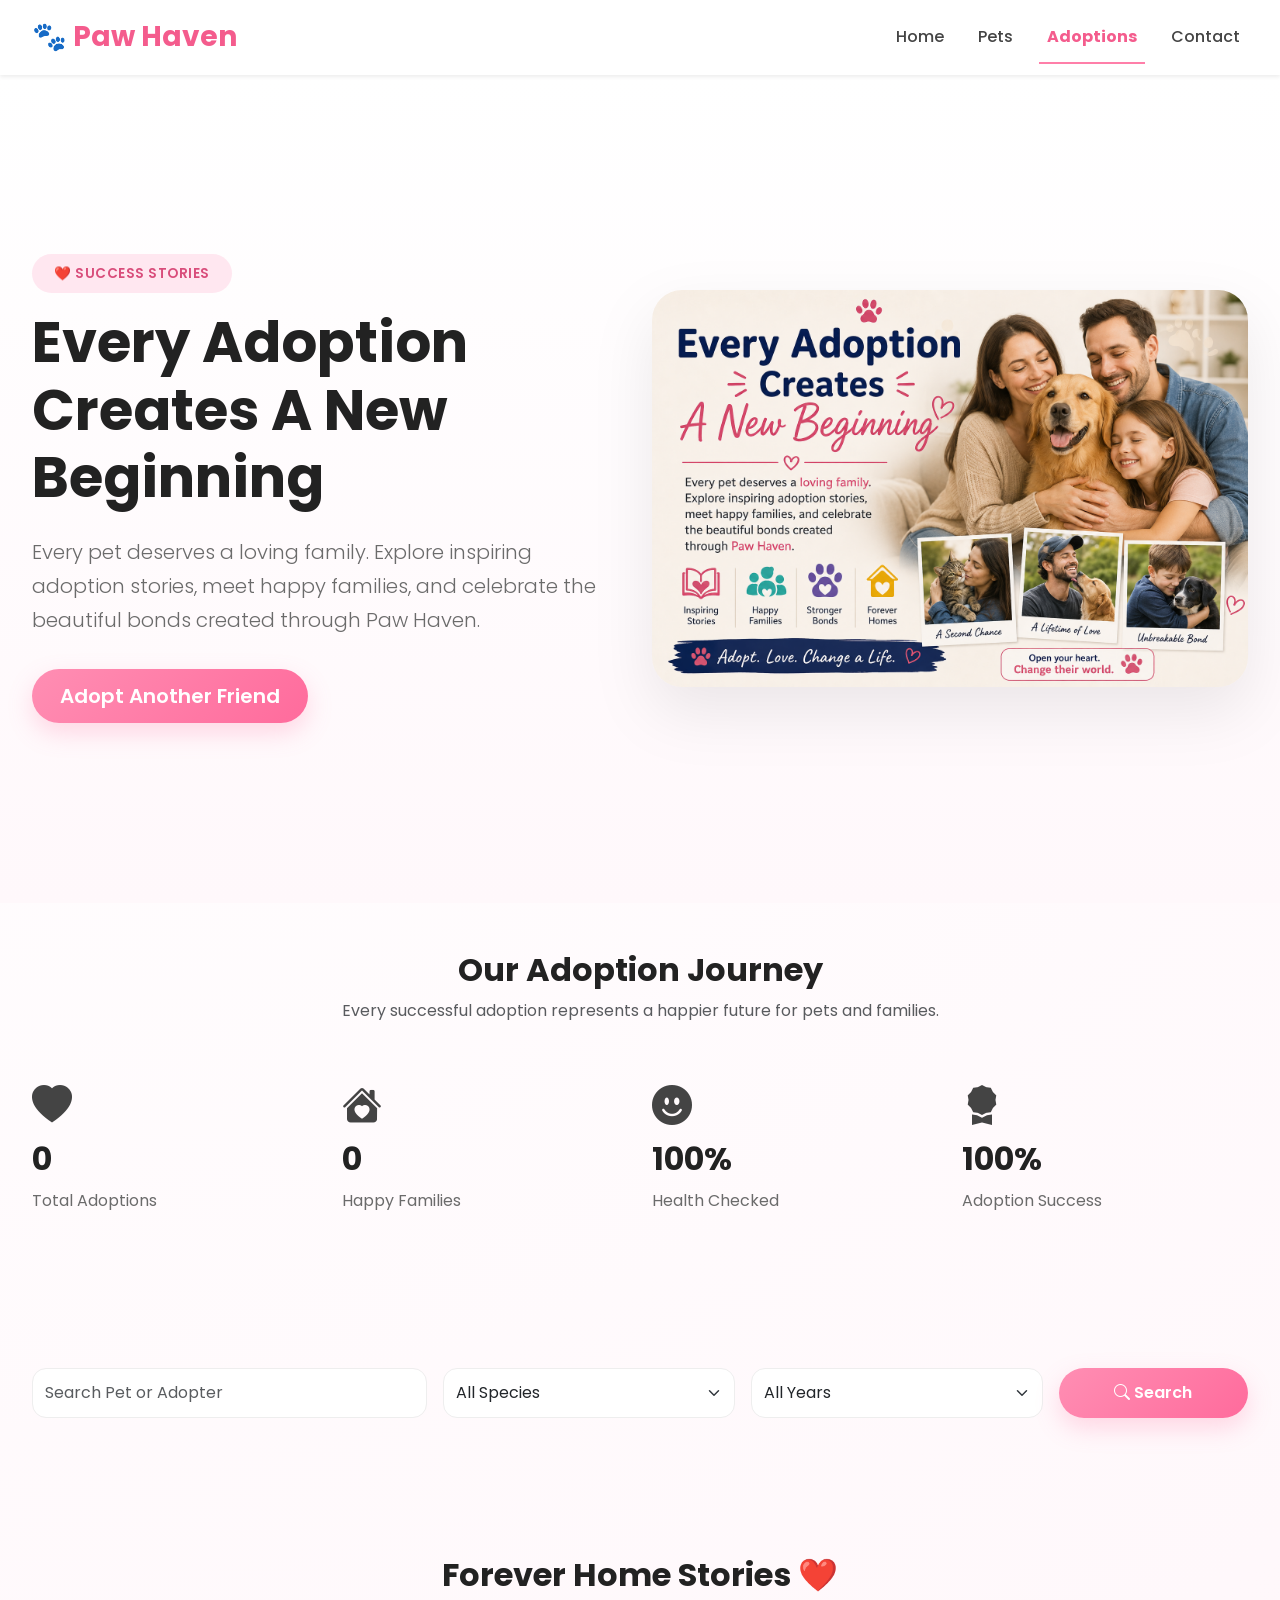
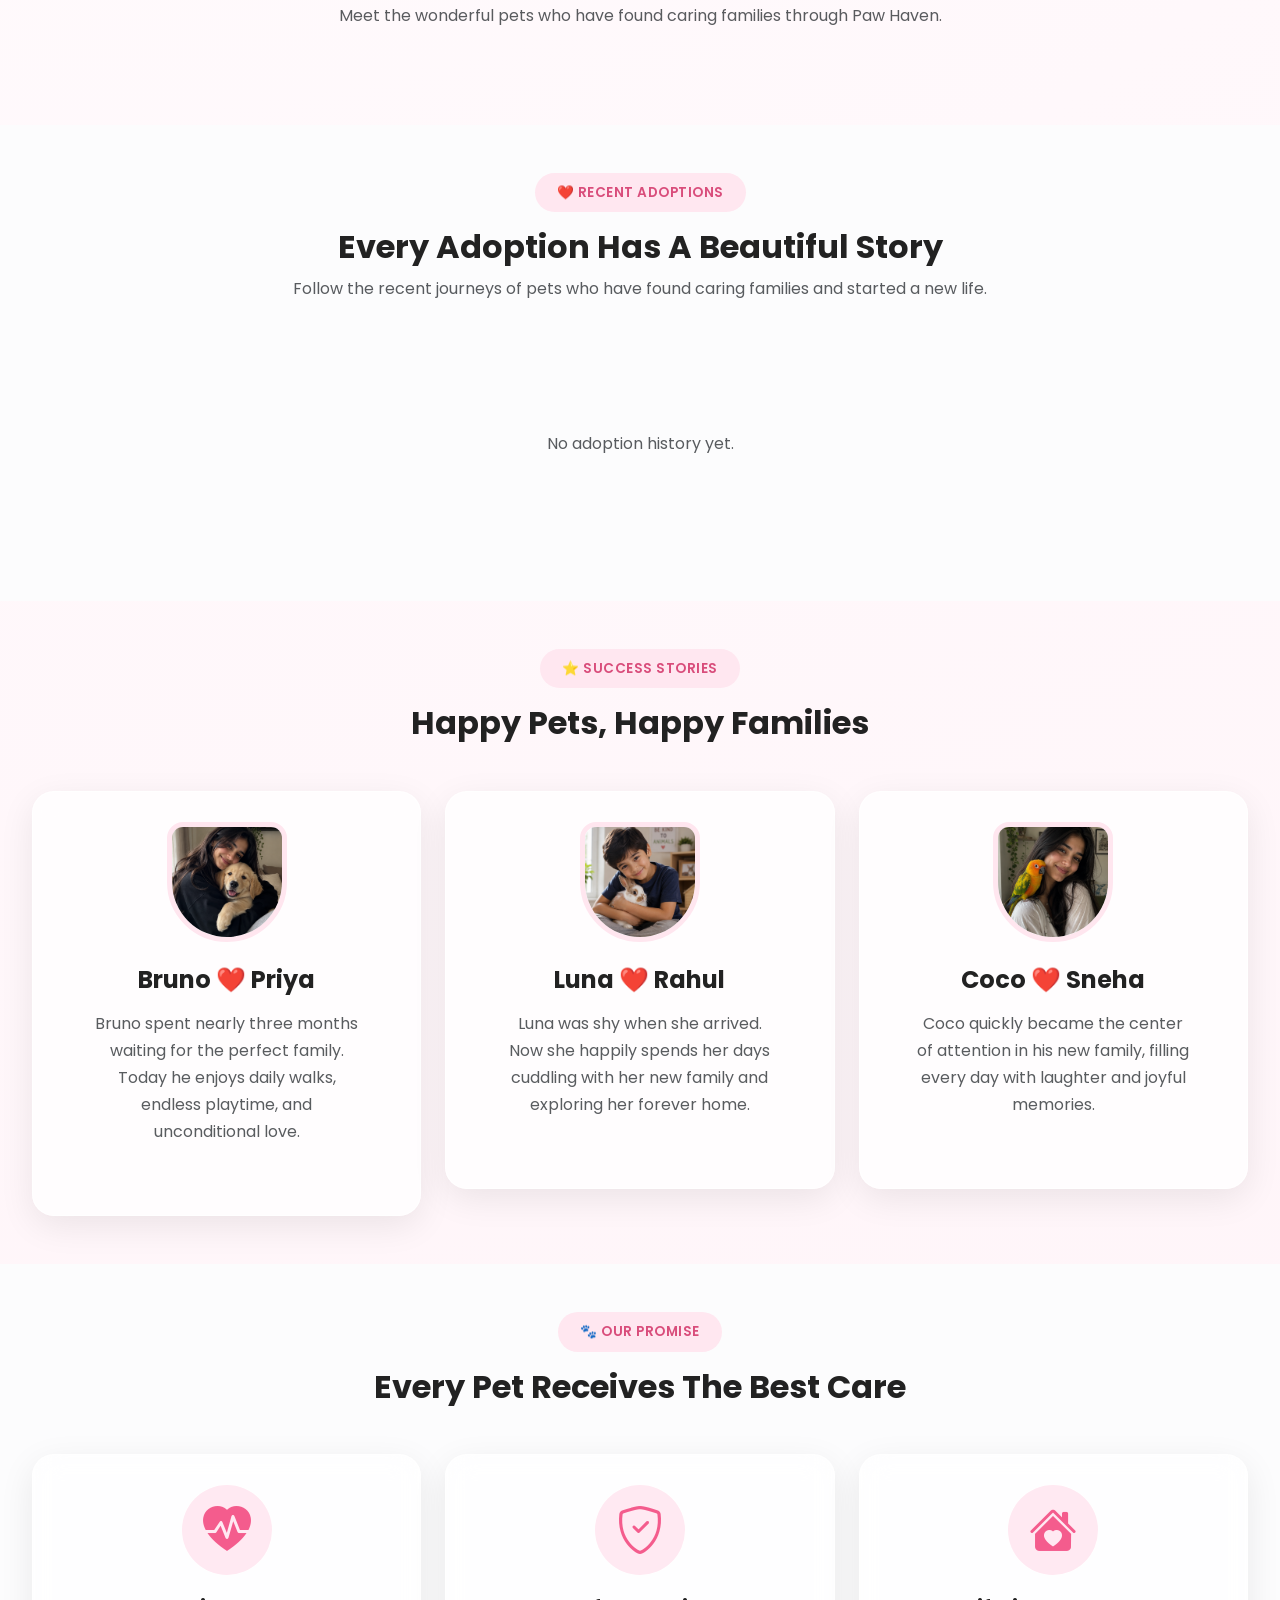
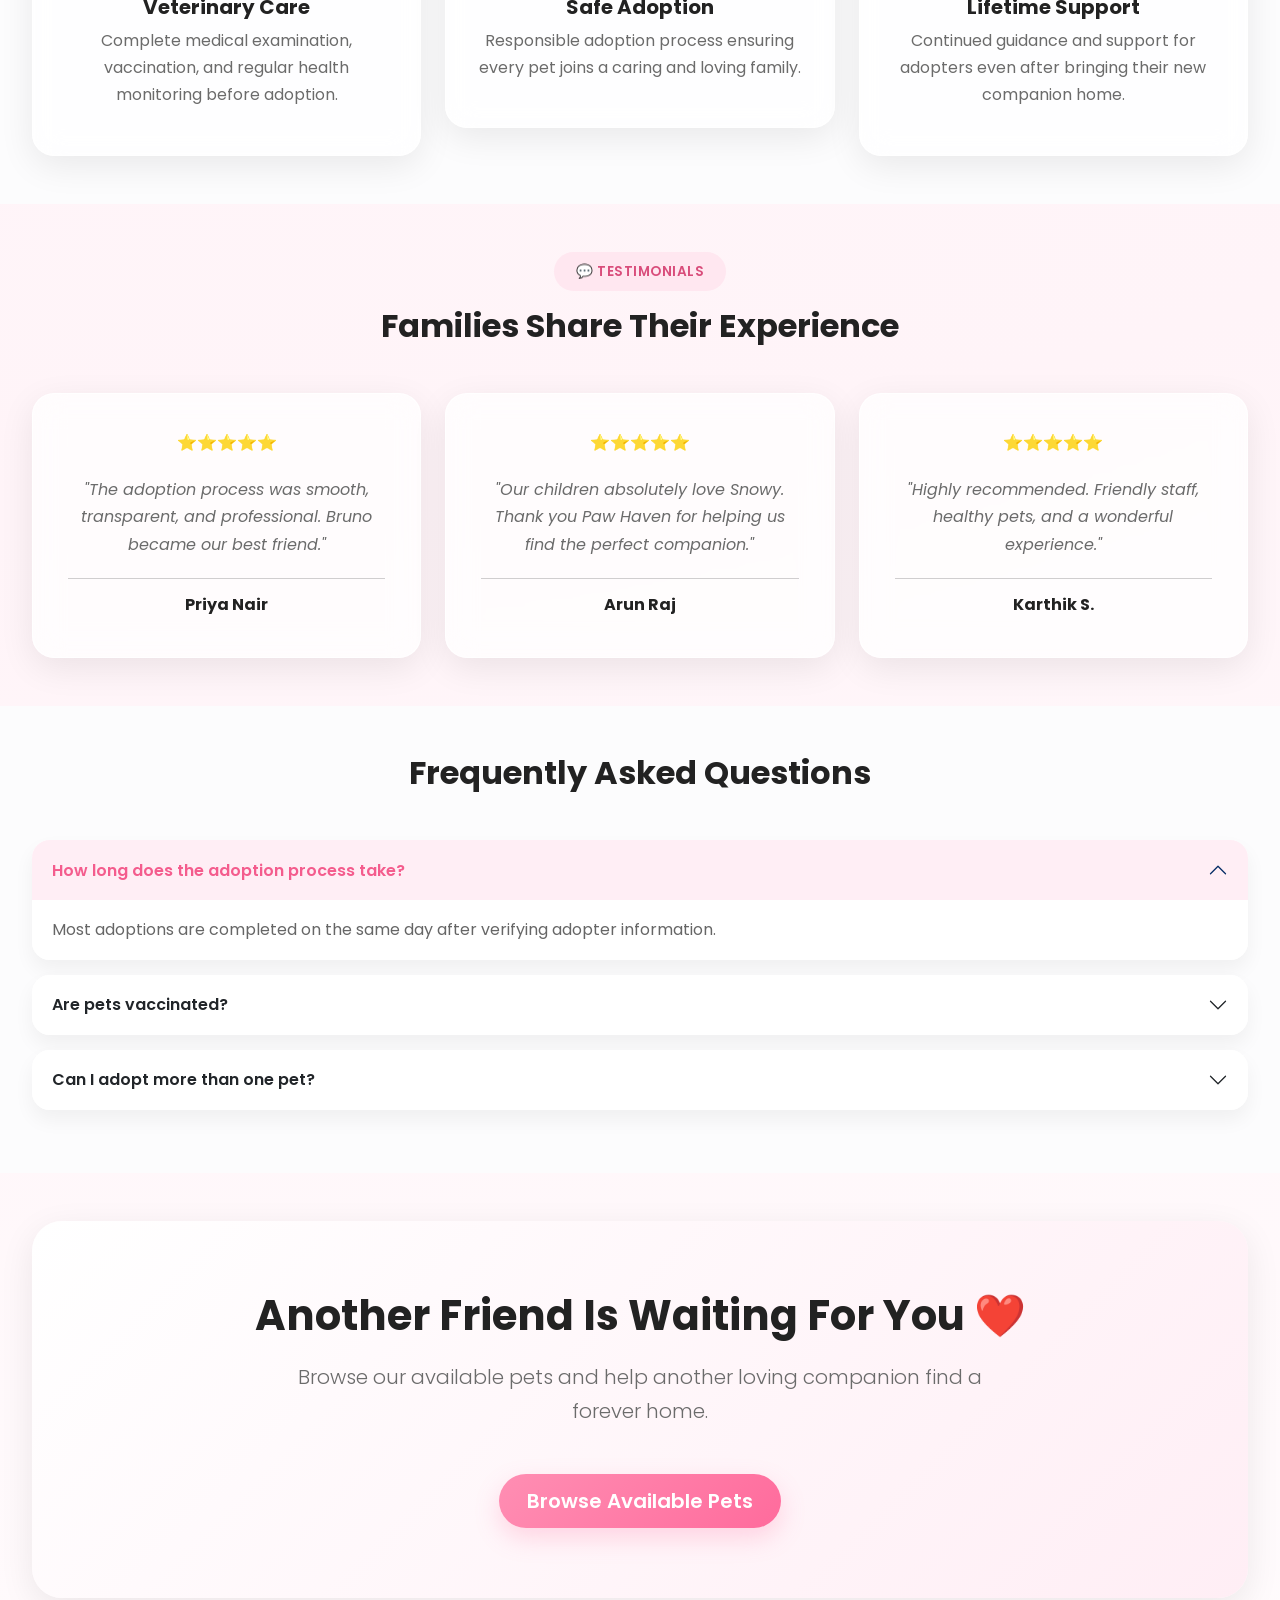
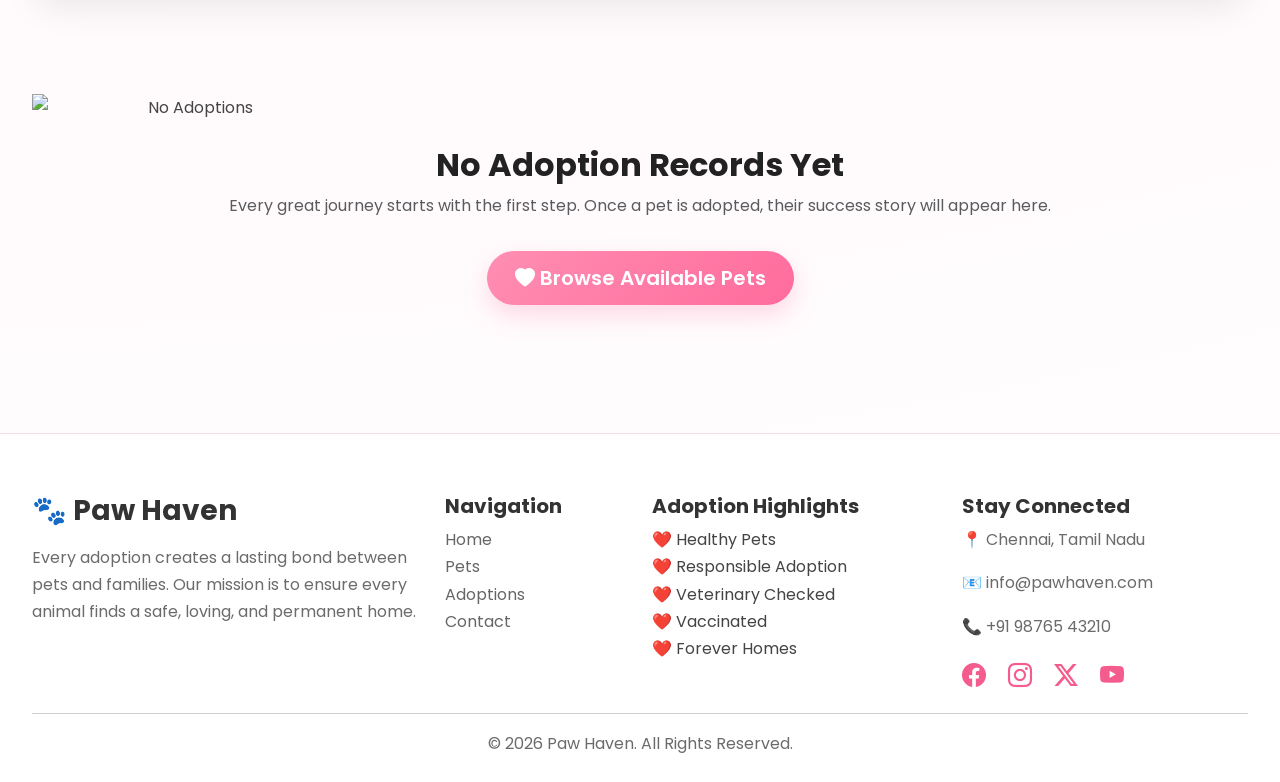
==== commit 5bd125fe: "image changed" ====
--- a/adoptions.html
+++ b/adoptions.html
@@ -160,7 +160,7 @@
 
             <div class="col-lg-6 text-center">
 
-                <img src="./Images/A1.png"
+                <img src="./A1.png"
                      class="img-fluid hero-image"
                      alt="Happy Adoption">
 
@@ -542,7 +542,7 @@
 
                 <div class="story-card">
 
-                    <img src="./Images/AD1.png"
+                    <img src="./AD1.png"
                          class="img-fluid rounded-top-4">
 
                     <div class="p-4">
@@ -573,7 +573,7 @@
 
                 <div class="story-card">
 
-                    <img src="./Images/AD3.png"
+                    <img src="./AD3.png"
                          class="img-fluid rounded-top-4">
 
                     <div class="p-4">
@@ -603,7 +603,7 @@
 
                 <div class="story-card">
 
-                    <img src="./Images/AD2.png"
+                    <img src="./AD2.png"
                          class="img-fluid rounded-top-4">
 
                     <div class="p-4">
@@ -1654,4 +1654,4 @@
 
 </body>
 
-</html>+</html>
